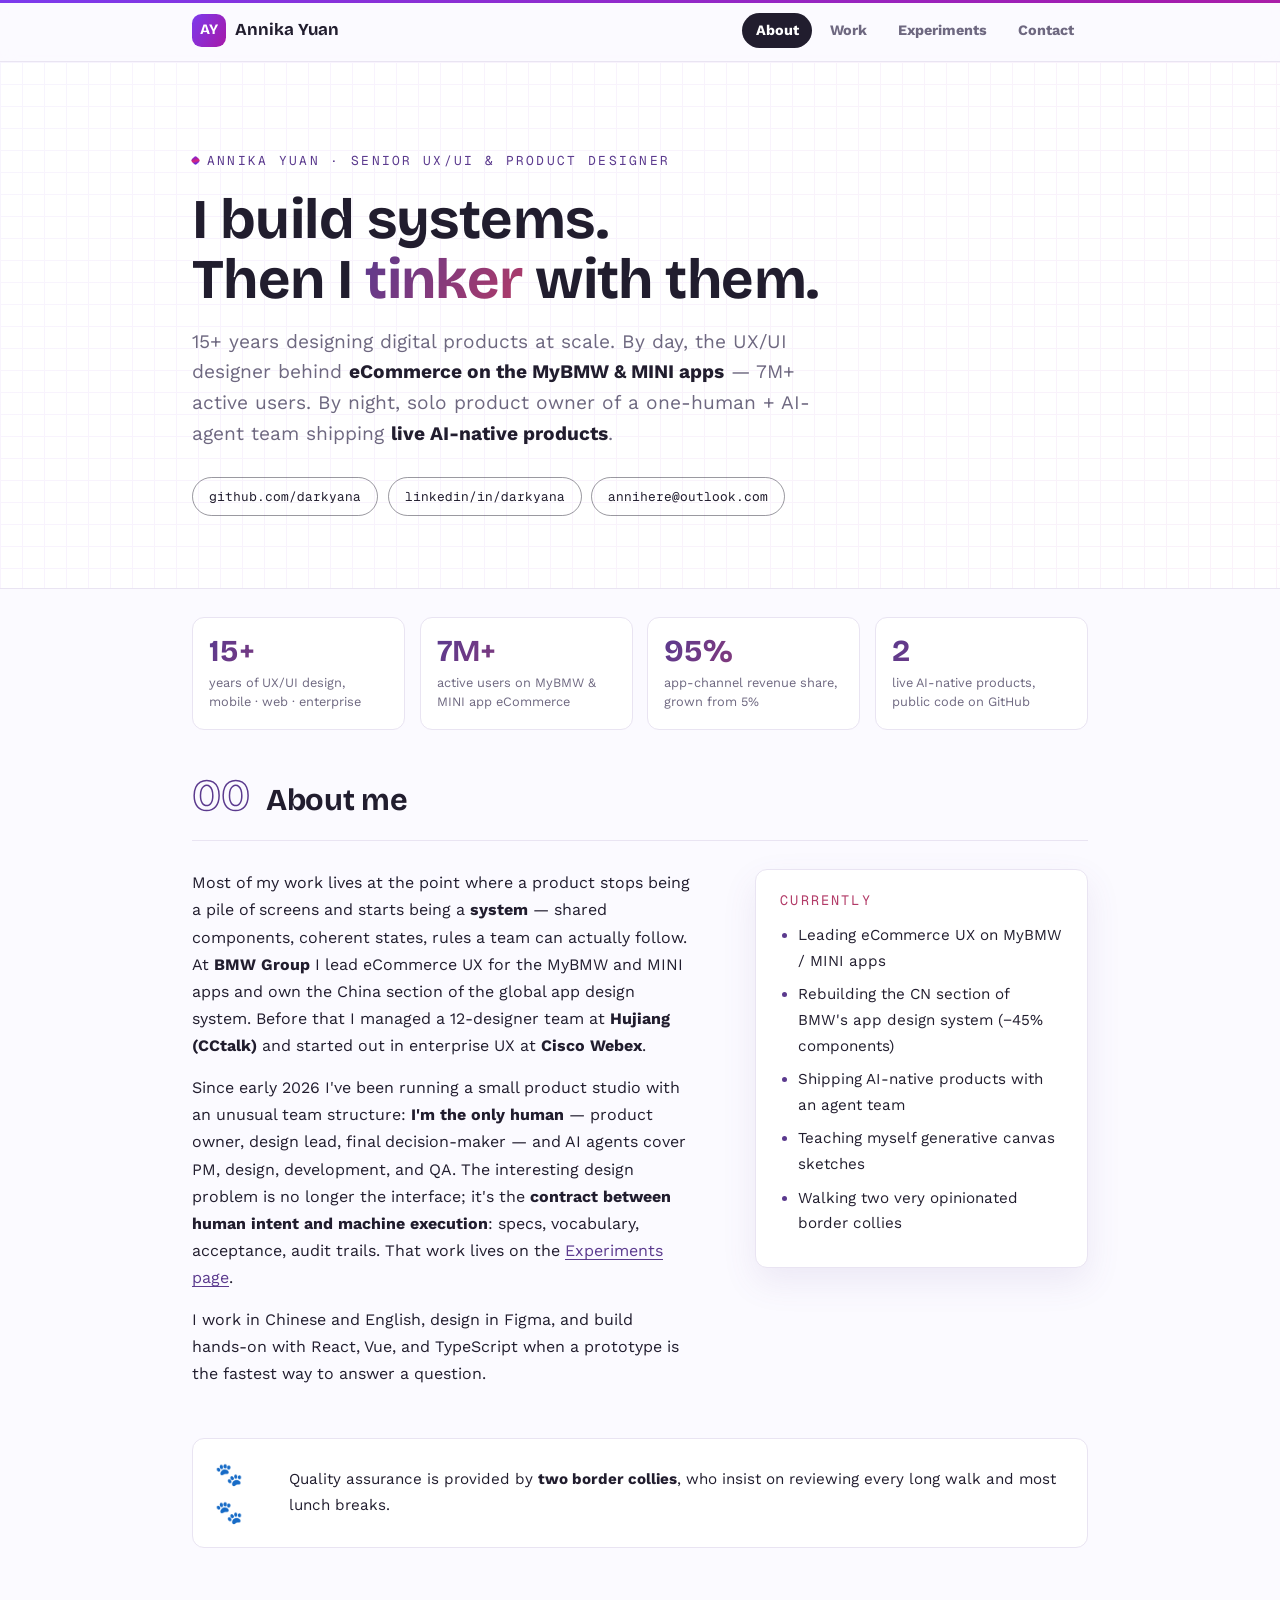
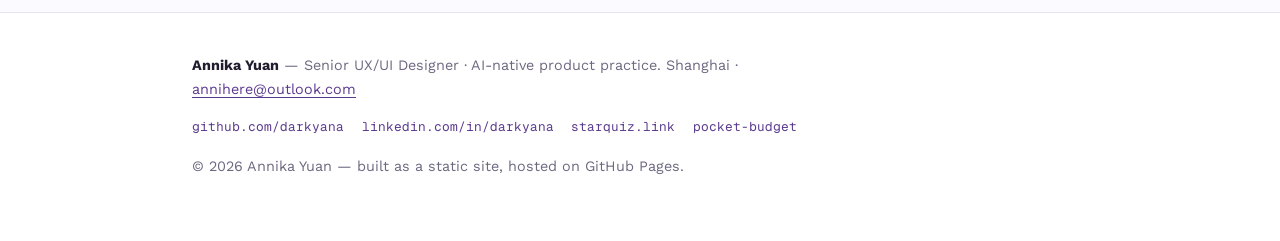
==== index.html @ 51fea5d1 "Portfolio site: About / Work / Experiments / Contact Static site for Annika Yuan. White-sheet hero w" ====
<!DOCTYPE html>
<html lang="en">
<head>
  <meta charset="UTF-8">
  <meta name="viewport" content="width=device-width, initial-scale=1">
  <title>Annika Yuan — UX/UI &amp; Product Designer</title>
  <meta name="description" content="Annika Yuan — Senior UX/UI and product designer. 15+ years shipping digital products: eCommerce for MyBMW / MINI apps (7M+ users), now also building AI-native products with an AI-agent team.">
  <link rel="stylesheet" href="styles.css">
  <link rel="icon" href="data:image/svg+xml,%3Csvg xmlns='http://www.w3.org/2000/svg' viewBox='0 0 32 32'%3E%3Crect width='32' height='32' rx='7' fill='%235b3a8e'/%3E%3Ctext x='16' y='21.5' font-family='Arial' font-weight='700' font-size='13' fill='white' text-anchor='middle'%3EAY%3C/text%3E%3C/svg%3E">
</head>
<body>

  <header class="site-header">
    <div class="inner">
      <a class="monogram" href="index.html"><span class="badge">AY</span>Annika Yuan</a>
      <nav class="site-nav" aria-label="Main">
        <a href="index.html" aria-current="page">About</a>
        <a href="work.html">Work</a>
        <a href="experiments.html">Experiments</a>
        <a href="contact.html">Contact</a>
      </nav>
    </div>
  </header>

  <main>
    <section class="hero" style="padding-bottom:clamp(3rem,7vw,4.5rem)">
      <div class="wrap">
        <p class="kicker"><span class="dot"></span>Annika Yuan · Senior UX/UI &amp; Product Designer</p>
        <h1 class="reveal">I build systems.<br>Then I <span class="hl-grad">tinker</span> with them.</h1>
        <p class="subtitle">
          15+ years designing digital products at scale. By day, the UX/UI designer behind
          <strong>eCommerce on the MyBMW &amp; MINI apps</strong> — 7M+ active users. By night, solo product
          owner of a one-human + AI-agent team shipping <strong>live AI-native products</strong>.
        </p>
        <div class="hero-links">
          <a href="https://github.com/darkyana">github.com/darkyana</a>
          <a href="https://linkedin.com/in/darkyana">linkedin/in/darkyana</a>
          <a href="mailto:annihere@outlook.com">annihere@outlook.com</a>
        </div>
      </div>
    </section>

    <section class="wrap">
      <div class="stat-grid reveal">
        <div class="stat"><div class="num">15+</div><div class="label">years of UX/UI design, mobile · web · enterprise</div></div>
        <div class="stat"><div class="num">7M+</div><div class="label">active users on MyBMW &amp; MINI app eCommerce</div></div>
        <div class="stat"><div class="num">95%</div><div class="label">app-channel revenue share, grown from 5%</div></div>
        <div class="stat"><div class="num">2</div><div class="label">live AI-native products, public code on GitHub</div></div>
      </div>
    </section>

    <section class="wrap">
      <div class="sec-head"><span class="sec-num">00</span><h2>About me</h2></div>
      <hr class="sec-rule">
      <div class="two-col">
        <div class="reveal">
          <p>
            Most of my work lives at the point where a product stops being a pile of screens and
            starts being a <strong>system</strong> — shared components, coherent states, rules a team
            can actually follow. At <strong>BMW Group</strong> I lead eCommerce UX for the MyBMW and MINI
            apps and own the China section of the global app design system. Before that I managed a
            12-designer team at <strong>Hujiang (CCtalk)</strong> and started out in enterprise UX at
            <strong>Cisco Webex</strong>.
          </p>
          <p>
            Since early 2026 I've been running a small product studio with an unusual team structure:
            <strong>I'm the only human</strong> — product owner, design lead, final decision-maker — and
            AI agents cover PM, design, development, and QA. The interesting design problem is no
            longer the interface; it's the <strong>contract between human intent and machine
            execution</strong>: specs, vocabulary, acceptance, audit trails. That work lives on the
            <a href="experiments.html">Experiments page</a>.
          </p>
          <p>
            I work in Chinese and English, design in Figma, and build hands-on with React, Vue, and
            TypeScript when a prototype is the fastest way to answer a question.
          </p>
        </div>

        <aside class="now-card reveal" aria-label="Currently">
          <h2>Currently</h2>
          <ul>
            <li>Leading eCommerce UX on MyBMW / MINI apps</li>
            <li>Rebuilding the CN section of BMW's app design system (−45% components)</li>
            <li>Shipping AI-native products with an agent team</li>
            <li>Teaching myself generative canvas sketches</li>
            <li>Walking two very opinionated border collies</li>
          </ul>
        </aside>
      </div>

      <div class="dogs reveal">
        <span class="paws" aria-hidden="true">🐾🐾</span>
        <p style="margin:0">
          Quality assurance is provided by <strong>two border collies</strong>, who insist on
          reviewing every long walk and most lunch breaks.
        </p>
      </div>
    </section>
  </main>

  <footer class="site-footer">
    <div class="inner">
      <p class="credit">
        <strong>Annika Yuan</strong> — Senior UX/UI Designer · AI-native product practice.
        Shanghai · <a href="mailto:annihere@outlook.com">annihere@outlook.com</a>
      </p>
      <div class="foot-links">
        <a href="https://github.com/darkyana">github.com/darkyana</a>
        <a href="https://linkedin.com/in/darkyana">linkedin.com/in/darkyana</a>
        <a href="https://starquiz.link">starquiz.link</a>
        <a href="https://darkyana.github.io/pocket-budget/">pocket-budget</a>
      </div>
      <p class="note" style="margin-top:1rem">© <span id="year">2026</span> Annika Yuan — built as a static site, hosted on GitHub Pages.</p>
    </div>
  </footer>

  <script>
    document.getElementById('year').textContent = new Date().getFullYear();

    const reduced = matchMedia('(prefers-reduced-motion: reduce)').matches;
    const items = document.querySelectorAll('.reveal');
    if (reduced || !('IntersectionObserver' in window)) {
      items.forEach(el => el.classList.add('is-in'));
    } else {
      const io = new IntersectionObserver(entries => {
        entries.forEach(e => {
          if (e.isIntersecting) { e.target.classList.add('is-in'); io.unobserve(e.target); }
        });
      }, { threshold: 0.15 });
      items.forEach(el => io.observe(el));
    }

    /* Cursor spotlight over the hero grid */
    (() => {
      const hero = document.querySelector('.hero');
      if (!hero) return;
      const reduced = matchMedia('(prefers-reduced-motion: reduce)').matches;
      let tx = -999, ty = -999, cx = -999, cy = -999;
      hero.addEventListener('pointermove', e => {
        const r = hero.getBoundingClientRect();
        tx = e.clientX - r.left;
        ty = e.clientY - r.top;
      });
      hero.addEventListener('pointerleave', () => { tx = -999; ty = -999; });
      (function tick() {
        if (reduced) { cx = tx; cy = ty; }
        else {
          cx += (tx - cx) * 0.14;
          cy += (ty - cy) * 0.14;
          if (Math.abs(tx - cx) < 0.1 && Math.abs(ty - cy) < 0.1) { cx = tx; cy = ty; }
        }
        hero.style.setProperty('--mx', cx.toFixed(1) + 'px');
        hero.style.setProperty('--my', cy.toFixed(1) + 'px');
        requestAnimationFrame(tick);
      })();
    })();
  </script>
</body>
</html>
---- styles.css ----
/* ------------------------------------------------------------------
   Annika Yuan — portfolio
   Design language from 202610 studio docs:
   Bricolage Grotesque / Work Sans / Geist Mono · purple × pink · bright
   ------------------------------------------------------------------ */

@font-face { font-family: 'Bricolage Grotesque'; src: url('fonts/BricolageGrotesque-Bold.ttf') format('truetype'); font-weight: 700; font-display: swap; }
@font-face { font-family: 'Work Sans'; src: url('fonts/WorkSans-Regular.ttf') format('truetype'); font-weight: 400; font-display: swap; }
@font-face { font-family: 'Work Sans'; src: url('fonts/WorkSans-Bold.ttf') format('truetype'); font-weight: 700; font-display: swap; }
@font-face { font-family: 'Work Sans'; src: url('fonts/WorkSans-Italic.ttf') format('truetype'); font-weight: 400; font-style: italic; font-display: swap; }
@font-face { font-family: 'Geist Mono'; src: url('fonts/GeistMono-Regular.ttf') format('truetype'); font-weight: 400; font-display: swap; }

:root {
  --bg: #fbfaff;
  --bg2: #ffffff;
  --ink: #211d2e;
  --muted: #6e6880;
  --rule: #e9e4f2;
  --accent: #5b3a8e;          /* deep plum — 8.3:1 on paper */
  --accent-soft: #ede7f6;
  --accent2: #b23a67;         /* rose — 5.5:1 on paper */
  /* Living gradient: every stop keeps white text ≥4.6:1 (large text) */
  --grad: linear-gradient(120deg, #7c3aed 0%, #a21caf 30%, #db2777 55%, #6d28d9 80%, #7c3aed 100%);

  --font-display: 'Bricolage Grotesque', 'PingFang SC', sans-serif;
  --font-body: 'Work Sans', 'PingFang SC', 'Helvetica Neue', sans-serif;
  --font-mono: 'Geist Mono', 'SF Mono', monospace;

  --maxw: 60rem;
  --gutter: clamp(1.25rem, 4vw, 2rem);
}

* { margin: 0; padding: 0; box-sizing: border-box; }

html { scroll-behavior: smooth; }

body {
  font-family: var(--font-body);
  background: var(--bg);
  color: var(--ink);
  font-size: 16px;
  line-height: 1.7;
  -webkit-font-smoothing: antialiased;
  overflow-x: clip; /* full-bleed hover fills may extend past the viewport; clip (not hidden) keeps sticky header intact */
}

::selection { background: #e6daf5; color: var(--ink); }

a { color: var(--accent); text-underline-offset: 0.2em; }
a:hover { color: var(--accent2); }

h1, h2, h3, h4 {
  font-family: var(--font-display);
  font-weight: 700;
  line-height: 1.15;
  letter-spacing: -0.01em;
  text-wrap: balance;
}

img { max-width: 100%; display: block; }

/* --- Chrome -------------------------------------------------------- */

.site-header {
  position: sticky;
  top: 0;
  z-index: 10;
  background: color-mix(in srgb, var(--bg) 86%, transparent);
  backdrop-filter: blur(8px);
  border-bottom: 1px solid var(--rule);
}

/* Living signature line across the top of every page */
.site-header::before {
  content: "";
  position: absolute;
  top: 0;
  left: 0;
  right: 0;
  height: 3px;
  background-image: var(--grad);
}

.site-header .inner {
  max-width: var(--maxw);
  margin: 0 auto;
  padding: 0.8rem var(--gutter);
  display: flex;
  align-items: center;
  justify-content: space-between;
  gap: 1rem;
}

.monogram {
  display: inline-flex;
  align-items: center;
  gap: 0.6rem;
  text-decoration: none;
  color: var(--ink);
  font-family: var(--font-display);
  font-weight: 700;
  font-size: 1.05rem;
}

.monogram .badge {
  width: 2.1rem;
  height: 2.1rem;
  display: grid;
  place-items: center;
  background: var(--grad);
  color: #fff;
  border-radius: 0.6rem;
  font-size: 0.9rem;
  transition: transform 0.25s ease, border-radius 0.25s ease;
}

.monogram:hover { color: var(--accent); }
.monogram:hover .badge { transform: rotate(-8deg); border-radius: 50%; }

.site-nav { display: flex; gap: 0.25rem; }

.site-nav a {
  font-family: var(--font-body);
  font-weight: 700;
  font-size: 0.9rem;
  text-decoration: none;
  color: var(--muted);
  padding: 0.35rem 0.85rem;
  border-radius: 999px;
  transition: background 0.2s ease, color 0.2s ease;
}

.site-nav a:hover { background: var(--accent-soft); color: var(--accent); }
.site-nav a[aria-current="page"] { background: var(--ink); color: #fff; }

/* --- Layout -------------------------------------------------------- */

.wrap {
  max-width: var(--maxw);
  margin: 0 auto;
  padding: 0 var(--gutter);
}

section { padding: 3.25rem 0 1rem; }

.kicker {
  font-family: var(--font-mono);
  font-size: 0.8rem;
  letter-spacing: 0.18em;
  text-transform: uppercase;
  color: var(--accent);
  margin-bottom: 1rem;
}

.kicker .dot {
  display: inline-block;
  width: 0.55em;
  height: 0.55em;
  border-radius: 2px;
  background: var(--grad);
  margin-right: 0.6em;
  transform: translateY(-1px) rotate(45deg);
}

.sec-head { display: flex; align-items: baseline; gap: 1rem; margin: 2.75rem 0 0.5rem; }
.sec-num {
  font-family: var(--font-display);
  font-size: clamp(2.2rem, 5vw, 2.75rem);
  font-weight: 700;
  color: transparent;
  -webkit-text-stroke: 1.5px var(--accent);
  line-height: 1;
}
h2 { font-size: clamp(1.5rem, 3.5vw, 1.9rem); }
.sec-rule { border: none; border-top: 1px solid var(--rule); margin: 1.4rem 0 1.75rem; }

h3 { font-size: 1.15rem; color: var(--accent); margin: 1.75rem 0 0.6rem; }
p { margin-bottom: 0.9rem; }
.note { color: var(--muted); font-size: 0.9rem; }

/* --- Hero — white sheet with a gradient-dyed line grid ----------------
   Base grid at 5% + a cursor spotlight (90% peak) that trails the pointer.
   Text and buttons sit ABOVE the grid (.wrap z-index). */

.hero {
  position: relative;
  background: #ffffff;
  color: var(--ink);
  padding: clamp(3.5rem, 9vw, 5.5rem) 0;
  border-bottom: 1px solid var(--rule);
}

.hero .wrap { position: relative; z-index: 1; }

.hero .kicker { color: var(--accent); margin-bottom: 1.1rem; }
.hero .kicker .dot { background: var(--grad); }

.hero h1 {
  font-size: clamp(2.35rem, 6vw, 3.5rem);
  line-height: 1.08;
}

.hl-grad {
  background-image: linear-gradient(120deg, #5b3a8e, #b23a67);
  -webkit-background-clip: text;
  background-clip: text;
  -webkit-text-fill-color: transparent;
}

.hero .subtitle {
  margin-top: 1rem;
  font-size: clamp(1.05rem, 2vw, 1.2rem);
  line-height: 1.6;
  color: var(--muted);
  max-width: 40rem;
}

.hero .subtitle strong { color: var(--ink); font-weight: 700; }

.hero-links { display: flex; flex-wrap: wrap; gap: 0.6rem; margin-top: 1.75rem; }

.hero-links a {
  font-family: var(--font-mono);
  font-size: 0.8rem;
  color: var(--ink);
  text-decoration: none;
  background: transparent;
  border: 1px solid color-mix(in srgb, var(--ink) 45%, transparent);
  border-radius: 20px;
  padding: 0.45rem 1rem;
  transition: background 0.15s, border-color 0.15s, color 0.15s;
}

.hero-links a:hover {
  background: var(--accent-soft);
  border-color: var(--accent);
  color: var(--accent);
}

/* Base grid: the drifting gradient, masked into 1px lines at 5% */
.hero::before {
  content: "";
  position: absolute;
  inset: 0;
  pointer-events: none;
  background-image: linear-gradient(120deg, #7c3aed 0%, #a21caf 30%, #db2777 55%, #6d28d9 80%, #7c3aed 100%);
  background-size: 300% 300%;
  animation: living-shift 40s ease-in-out infinite;
  -webkit-mask-image:
    linear-gradient(#000 1px, transparent 1px),
    linear-gradient(90deg, #000 1px, transparent 1px);
  mask-image:
    linear-gradient(#000 1px, transparent 1px),
    linear-gradient(90deg, #000 1px, transparent 1px);
  -webkit-mask-size: 22px 22px;
  mask-size: 22px 22px;
  opacity: 0.05;
}

/* Cursor spotlight: the same grid, brighter inside a circle that trails the pointer */
.hero::after {
  content: "";
  position: absolute;
  inset: 0;
  pointer-events: none;
  background-image: linear-gradient(120deg, #7c3aed 0%, #a21caf 30%, #db2777 55%, #6d28d9 80%, #7c3aed 100%);
  background-size: 300% 300%;
  animation: living-shift 40s ease-in-out infinite;
  -webkit-mask-image:
    radial-gradient(circle 170px at var(--mx, -999px) var(--my, -999px), #000 0%, rgba(0, 0, 0, 0.55) 40%, transparent 68%),
    linear-gradient(#000 1px, transparent 1px),
    linear-gradient(90deg, #000 1px, transparent 1px);
  mask-image:
    radial-gradient(circle 170px at var(--mx, -999px) var(--my, -999px), #000 0%, rgba(0, 0, 0, 0.55) 40%, transparent 68%),
    linear-gradient(#000 1px, transparent 1px),
    linear-gradient(90deg, #000 1px, transparent 1px);
  -webkit-mask-size: 100% 100%, 22px 22px, 22px 22px;
  mask-size: 100% 100%, 22px 22px, 22px 22px;
  -webkit-mask-composite: source-in;
  mask-composite: intersect;
  opacity: 0.9;
}

/* --- Stat grid ----------------------------------------------------- */

.stat-grid {
  display: grid;
  grid-template-columns: repeat(4, 1fr);
  gap: 0.9rem;
  margin: 1.75rem 0 0.5rem;
}

.stat {
  background: var(--bg2);
  border: 1px solid var(--rule);
  border-radius: 12px;
  padding: 1.1rem 1rem;
  text-align: left;
}

.stat .num {
  font-family: var(--font-display);
  font-size: 1.9rem;
  font-weight: 700;
  color: var(--accent); /* fallback */
  background-image: linear-gradient(120deg, #5b3a8e, #b23a67);
  -webkit-background-clip: text;
  background-clip: text;
  -webkit-text-fill-color: transparent;
  line-height: 1.1;
}

.stat .label { font-size: 0.8rem; color: var(--muted); margin-top: 0.35rem; line-height: 1.45; }

/* --- Chips ---------------------------------------------------------- */

.chips { display: flex; flex-wrap: wrap; gap: 0.5rem; margin: 0.9rem 0 0.35rem; }

.chip {
  font-family: var(--font-mono);
  font-size: 0.78rem;
  color: var(--accent);
  background: var(--bg2);
  border: 1px solid var(--rule);
  border-radius: 20px;
  padding: 0.3rem 0.8rem;
}

.chip.pink { color: var(--accent2); border-color: #f3d6e2; }

/* --- Two-column about ----------------------------------------------- */

.two-col {
  display: grid;
  grid-template-columns: 3fr 2fr;
  gap: clamp(2rem, 6vw, 4rem);
  align-items: start;
}

.now-card {
  background: var(--bg2);
  border: 1px solid var(--rule);
  border-radius: 12px;
  padding: 1.4rem 1.5rem;
  box-shadow: 0 14px 34px rgba(109, 76, 159, 0.1);
}

.now-card h2 {
  font-size: 0.85rem;
  font-family: var(--font-mono);
  font-weight: 400;
  letter-spacing: 0.16em;
  text-transform: uppercase;
  color: var(--accent2);
  margin-bottom: 0.9rem;
}

.now-card ul { padding-left: 1.1rem; }
.now-card li { margin: 0.5em 0; font-size: 0.95rem; }
.now-card li::marker { color: var(--accent); }

.dogs {
  margin-top: 2.25rem;
  display: flex;
  align-items: center;
  gap: 1rem;
  padding: 1rem 1.4rem;
  border-radius: 12px;
  background: var(--bg2);
  border: 1px solid var(--rule);
  font-size: 0.95rem;
}

.dogs .paws { font-size: 1.4rem; letter-spacing: 0.2em; }

/* --- Work: editorial rows ------------------------------------------- */

.project-list { border-top: 1px solid var(--rule); }

.project-row {
  display: grid;
  grid-template-columns: 3.2rem 1fr auto;
  gap: 1.4rem;
  align-items: baseline;
  padding: 1.7rem 0.6rem;
  border-bottom: 1px solid var(--rule);
  text-decoration: none;
  color: var(--ink);
  position: relative;
  z-index: 0;
  transition: padding-left 0.25s ease;
}

.project-row::before {
  content: "";
  position: absolute;
  top: 0;
  bottom: 0;
  left: calc(50% - 50vw);   /* full-bleed: fill spans the viewport, edge to edge */
  right: calc(50% - 50vw);
  background: linear-gradient(120deg,
    var(--row-accent, var(--accent)) 0%,
    color-mix(in srgb, var(--row-accent, var(--accent)) 55%, var(--accent2)) 100%);
  transform: scaleY(0);
  transform-origin: bottom;
  transition: transform 0.28s cubic-bezier(0.2, 0.8, 0.2, 1);
  z-index: -1;
}

.project-row:hover { padding-left: 1.4rem; }
.project-row:hover::before { transform: scaleY(1); }
.project-row:hover, .project-row:hover .p-meta, .project-row:hover .p-index { color: #fff; }
.project-row:hover .p-blurb { color: rgba(255, 255, 255, 0.88); }

.p-index {
  font-family: var(--font-display);
  font-weight: 700;
  font-size: 0.95rem;
  color: transparent;
  -webkit-text-stroke: 1px var(--accent);
}

.p-name {
  font-family: var(--font-display);
  font-size: clamp(1.25rem, 3vw, 1.55rem);
  font-weight: 700;
  letter-spacing: -0.01em;
}

.p-role {
  font-family: var(--font-mono);
  font-size: 0.78rem;
  letter-spacing: 0.06em;
  color: var(--accent);
  display: block;
  margin-top: 0.15rem;
}

.project-row:hover .p-role { color: rgba(255, 255, 255, 0.9); }

.p-blurb {
  margin: 0.5rem 0 0;
  max-width: 34rem;
  color: var(--muted);
  font-size: 0.95rem;
}

.p-meta {
  font-family: var(--font-mono);
  font-size: 0.8rem;
  color: var(--muted);
  text-align: right;
  white-space: nowrap;
}

/* Featured row (AI-native, links to Experiments): gradient title, solid index */
.project-row--featured .p-name {
  background-image: linear-gradient(120deg, #5b3a8e, #b23a67);
  -webkit-background-clip: text;
  background-clip: text;
  -webkit-text-fill-color: transparent;
}

.project-row--featured:hover .p-name {
  background-image: none;
  -webkit-text-fill-color: #fff; /* gradient text would vanish on the hover fill */
}

.project-row--featured .p-index {
  -webkit-text-stroke: 0;
  color: var(--accent2);
}

/* --- Cross-link banner ---------------------------------------------- */

.crosslink {
  display: flex;
  flex-wrap: wrap;
  align-items: center;
  justify-content: space-between;
  gap: 1rem;
  margin-top: 2.25rem;
  padding: 1.4rem 1.6rem;
  border-radius: 12px;
  background: var(--grad);
  color: #fff;
  text-decoration: none;
  transition: transform 0.2s ease, box-shadow 0.2s ease;
}

.crosslink:hover { transform: translate(-2px, -2px); box-shadow: 6px 6px 0 rgba(109, 76, 159, 0.35); color: #fff; }

.crosslink .t {
  font-family: var(--font-display);
  font-weight: 700;
  font-size: 1.15rem;
}

.crosslink .d { font-size: 0.9rem; color: rgba(255, 255, 255, 0.9); margin-top: 0.2rem; }
.crosslink .go {
  font-family: var(--font-mono);
  font-size: 0.85rem;
  border: 1px solid rgba(255, 255, 255, 0.6);
  border-radius: 20px;
  padding: 0.45rem 1.1rem;
  white-space: nowrap;
}

/* --- Case study blocks (Experiments) ---------------------------------- */

.case-links { display: flex; flex-wrap: wrap; gap: 0.5rem; margin: 0.25rem 0 0.5rem; }

.case-links a {
  font-family: var(--font-mono);
  font-size: 0.78rem;
  text-decoration: none;
  color: var(--accent);
  border: 1px solid var(--accent);
  border-radius: 20px;
  padding: 0.25rem 0.85rem;
  transition: all 0.15s;
}

.case-links a:hover { background: var(--accent); color: #fff; }

.figure-row {
  display: flex;
  gap: 1.75rem;
  margin: 1.9rem 0 0.5rem;
  justify-content: center;
  flex-wrap: wrap;
}

figure.phone { margin: 0; text-align: center; }

.phone-frame {
  width: 264px;
  border-radius: 38px;
  border: 1px solid var(--rule);
  background: var(--bg2);
  padding: 10px;
  box-shadow: 0 18px 44px rgba(80, 50, 130, 0.16);
}

.phone-frame .screen { border-radius: 30px; overflow: hidden; border: 1px solid var(--rule); }
.phone-frame img { width: 100%; height: auto; }
figure.phone figcaption { font-size: 0.82rem; color: var(--muted); margin-top: 0.75rem; }

/* --- Cards ---------------------------------------------------------- */

.card-grid { display: grid; grid-template-columns: 1fr 1fr; gap: 1rem; margin: 1.25rem 0 0.5rem; }

.card {
  background: var(--bg2);
  border: 1px solid var(--rule);
  border-radius: 12px;
  padding: 1.25rem 1.4rem;
}

.card h4 { font-size: 0.98rem; margin-bottom: 0.5rem; }
.card p, .card li { font-size: 0.9rem; color: var(--muted); line-height: 1.6; }
.card ul { padding-left: 1.1rem; }
.card li { margin-bottom: 0.35rem; }
.card li strong, .card p strong { color: var(--ink); }

/* --- Callout ---------------------------------------------------------- */

.callout {
  border-left: 4px solid var(--accent2);
  background: var(--bg2);
  border-radius: 0 12px 12px 0;
  padding: 1.1rem 1.4rem;
  margin: 1.5rem 0;
}

.callout p { margin: 0; font-size: 0.95rem; }

.callout .who {
  font-family: var(--font-mono);
  font-size: 0.75rem;
  letter-spacing: 0.14em;
  text-transform: uppercase;
  color: var(--accent2);
  margin-bottom: 0.4rem;
}

/* --- Money-type table -------------------------------------------------- */

.table-wrap {
  overflow-x: auto;
  margin: 1.1rem 0 0.5rem;
  border: 1px solid var(--rule);
  border-radius: 12px;
  background: var(--bg2);
}

table { border-collapse: collapse; width: 100%; min-width: 34rem; font-size: 0.9rem; }

th {
  text-align: left;
  font-family: var(--font-display);
  font-size: 0.83rem;
  letter-spacing: 0.04em;
  color: var(--accent);
  border-bottom: 2px solid var(--rule);
  padding: 0.7rem 1rem;
}

td { padding: 0.65rem 1rem; border-bottom: 1px solid var(--rule); vertical-align: top; }
tr:last-child td { border-bottom: none; }
td:first-child { font-weight: 700; white-space: nowrap; }
td .cn, .cn { color: var(--muted); font-weight: 400; }

/* --- Studio experiment grid -------------------------------------------- */

.exp-grid { display: grid; grid-template-columns: 1fr 1fr; gap: 0.9rem; margin: 1.4rem 0 0.5rem; }

.exp {
  background: var(--bg2);
  border: 1px solid var(--rule);
  border-radius: 12px;
  padding: 1.1rem 1.25rem;
  transition: transform 0.2s ease, box-shadow 0.2s ease;
}

.exp:hover { transform: translate(-2px, -2px); box-shadow: 5px 5px 0 var(--accent-soft); }

.exp .exp-name { font-family: var(--font-mono); font-size: 0.88rem; color: var(--accent); margin-bottom: 0.3rem; }
.exp p { font-size: 0.88rem; color: var(--muted); margin: 0; line-height: 1.6; }

/* --- Footer ------------------------------------------------------------ */

.site-footer {
  margin-top: 4rem;
  background: var(--bg2);
  border-top: 1px solid var(--rule);
  padding: 2.5rem 0 3rem;
}

.site-footer .inner {
  max-width: var(--maxw);
  margin: 0 auto;
  padding: 0 var(--gutter);
}

.site-footer .credit { font-size: 0.9rem; color: var(--muted); max-width: 44rem; }
.site-footer .credit strong { color: var(--ink); }

.foot-links { display: flex; flex-wrap: wrap; gap: 1.1rem; margin-top: 0.9rem; }

.foot-links a {
  font-family: var(--font-mono);
  font-size: 0.8rem;
  color: var(--accent);
  text-decoration: none;
}

.foot-links a:hover { color: var(--accent2); text-decoration: underline; }

/* --- Motion ------------------------------------------------------------ */

/* Living gradient: small surfaces flow slowly; the hero grid drifts on its own clock */
.monogram .badge,
.kicker .dot,
.crosslink,
.site-header::before {
  background-size: 300% 300%;
  animation: living-shift 16s ease-in-out infinite;
}

@keyframes living-shift {
  0%, 100% { background-position: 0% 50%; }
  50%      { background-position: 100% 50%; }
}

.reveal {
  opacity: 0;
  transform: translateY(14px);
  transition: opacity 0.5s ease, transform 0.5s ease;
}

.reveal.is-in { opacity: 1; transform: none; }

@media (prefers-reduced-motion: reduce) {
  html { scroll-behavior: auto; }
  .reveal { opacity: 1; transform: none; transition: none; }
  .hero::before, .hero::after,
  .monogram .badge, .kicker .dot, .crosslink, .site-header::before { animation: none; }
  .project-row, .exp, .monogram .badge, .crosslink { transition: none; }
}

/* --- Contact ------------------------------------------------------------ */

.mail-card {
  display: block;
  background: var(--bg2);
  border: 1.5px solid var(--accent);
  border-radius: 12px;
  padding: 1.75rem 1.6rem;
  text-decoration: none;
  transition: transform 0.2s ease, box-shadow 0.2s ease;
}

.mail-card:hover { transform: translate(-3px, -3px); box-shadow: 6px 6px 0 var(--accent); }

.mail-card .label {
  font-family: var(--font-mono);
  font-size: 0.75rem;
  letter-spacing: 0.16em;
  text-transform: uppercase;
  color: var(--accent2);
  margin-bottom: 0.5rem;
}

.mail-card .addr {
  font-family: var(--font-display);
  font-weight: 700;
  font-size: clamp(1.35rem, 4vw, 2.1rem);
  color: var(--accent); /* fallback */
  background-image: linear-gradient(120deg, #5b3a8e, #b23a67);
  -webkit-background-clip: text;
  background-clip: text;
  -webkit-text-fill-color: transparent;
  word-break: break-all;
}

.mail-card:hover .addr { color: var(--ink); }

.link-cards { display: grid; grid-template-columns: repeat(3, 1fr); gap: 1rem; margin: 1.4rem 0 0.5rem; }

.link-card {
  display: flex;
  flex-direction: column;
  gap: 0.3rem;
  background: var(--bg2);
  border: 1px solid var(--rule);
  border-radius: 12px;
  padding: 1.2rem 1.3rem;
  text-decoration: none;
  transition: transform 0.2s ease, box-shadow 0.2s ease;
}

.link-card:hover { transform: translate(-2px, -2px); box-shadow: 5px 5px 0 var(--accent-soft); }

.link-card .lc-name { font-family: var(--font-display); font-weight: 700; font-size: 1rem; color: var(--ink); }
.link-card .lc-handle { font-family: var(--font-mono); font-size: 0.8rem; color: var(--accent); }
.link-card .lc-desc { font-size: 0.85rem; color: var(--muted); line-height: 1.55; }

@media (max-width: 720px) {
  .link-cards { grid-template-columns: 1fr; }
}

/* --- Responsive --------------------------------------------------------- */

@media (max-width: 480px) {
  .site-header .inner { padding: 0.6rem var(--gutter); }
  .monogram { font-size: 0.88rem; gap: 0.4rem; }
  .monogram .badge { width: 1.7rem; height: 1.7rem; font-size: 0.72rem; border-radius: 0.5rem; }
  .site-nav { gap: 0; }
  .site-nav a { font-size: 0.78rem; padding: 0.3rem 0.5rem; }
}

@media (max-width: 720px) {
  .stat-grid { grid-template-columns: repeat(2, 1fr); }
  .card-grid, .exp-grid { grid-template-columns: 1fr; }
  .two-col { grid-template-columns: 1fr; }
  .project-row { grid-template-columns: 1fr; gap: 0.3rem; padding: 1.4rem 0.4rem; }
  .p-index { display: none; }
  .p-meta { text-align: left; }
  .figure-row { gap: 1rem; }
  .phone-frame { width: min(264px, 78vw); }
  section { padding: 2.5rem 0 0.75rem; }
}
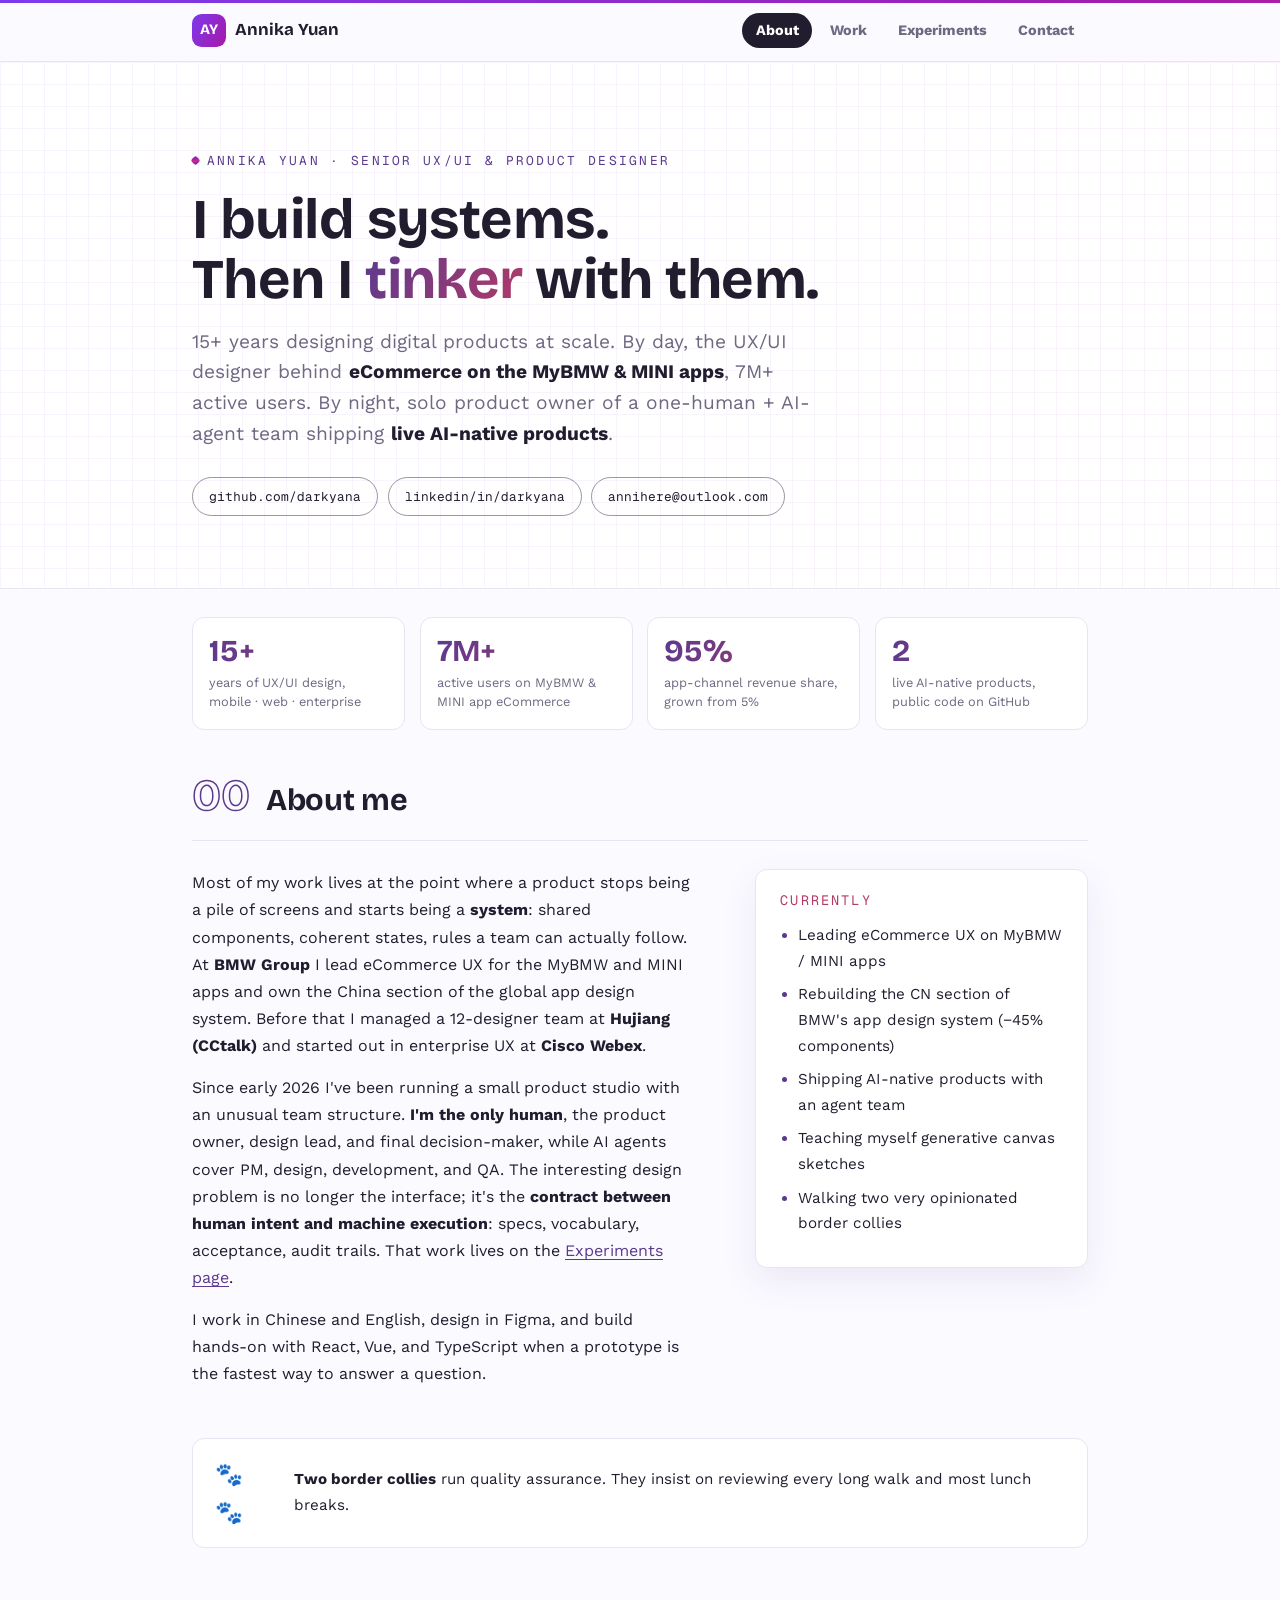
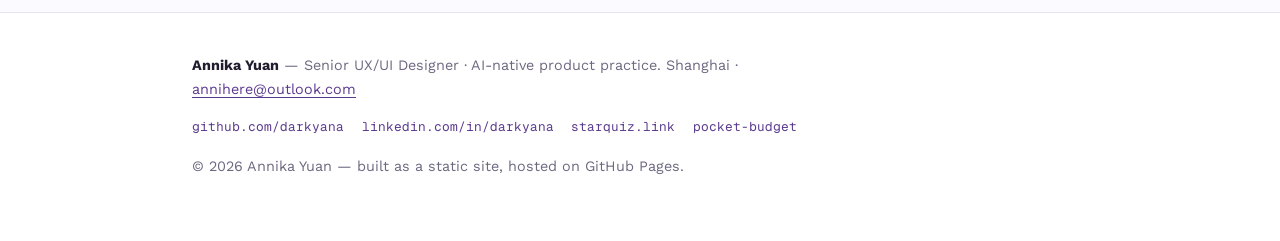
==== commit 1266f1d1: "Copy: plain-prose pass across all pages — em-dash punctuation, buzzwords, passive lines, curly quote" ====
--- a/index.html
+++ b/index.html
@@ -7,12 +7,13 @@
   <meta name="description" content="Annika Yuan — Senior UX/UI and product designer. 15+ years shipping digital products: eCommerce for MyBMW / MINI apps (7M+ users), now also building AI-native products with an AI-agent team.">
   <link rel="stylesheet" href="styles.css">
   <link rel="icon" href="data:image/svg+xml,%3Csvg xmlns='http://www.w3.org/2000/svg' viewBox='0 0 32 32'%3E%3Crect width='32' height='32' rx='7' fill='%235b3a8e'/%3E%3Ctext x='16' y='21.5' font-family='Arial' font-weight='700' font-size='13' fill='white' text-anchor='middle'%3EAY%3C/text%3E%3C/svg%3E">
+  <script>document.documentElement.classList.add('js')</script>
 </head>
 <body>
 
   <header class="site-header">
     <div class="inner">
-      <a class="monogram" href="index.html"><span class="badge">AY</span>Annika Yuan</a>
+      <a class="monogram" href="index.html" aria-label="Annika Yuan"><span class="badge">AY</span><span class="name">Annika Yuan</span></a>
       <nav class="site-nav" aria-label="Main">
         <a href="index.html" aria-current="page">About</a>
         <a href="work.html">Work</a>
@@ -29,7 +30,7 @@
         <h1 class="reveal">I build systems.<br>Then I <span class="hl-grad">tinker</span> with them.</h1>
         <p class="subtitle">
           15+ years designing digital products at scale. By day, the UX/UI designer behind
-          <strong>eCommerce on the MyBMW &amp; MINI apps</strong> — 7M+ active users. By night, solo product
+          <strong>eCommerce on the MyBMW &amp; MINI apps</strong>, 7M+ active users. By night, solo product
           owner of a one-human + AI-agent team shipping <strong>live AI-native products</strong>.
         </p>
         <div class="hero-links">
@@ -56,16 +57,16 @@
         <div class="reveal">
           <p>
             Most of my work lives at the point where a product stops being a pile of screens and
-            starts being a <strong>system</strong> — shared components, coherent states, rules a team
+            starts being a <strong>system</strong>: shared components, coherent states, rules a team
             can actually follow. At <strong>BMW Group</strong> I lead eCommerce UX for the MyBMW and MINI
             apps and own the China section of the global app design system. Before that I managed a
             12-designer team at <strong>Hujiang (CCtalk)</strong> and started out in enterprise UX at
             <strong>Cisco Webex</strong>.
           </p>
           <p>
-            Since early 2026 I've been running a small product studio with an unusual team structure:
-            <strong>I'm the only human</strong> — product owner, design lead, final decision-maker — and
-            AI agents cover PM, design, development, and QA. The interesting design problem is no
+            Since early 2026 I've been running a small product studio with an unusual team structure.
+            <strong>I'm the only human</strong>, the product owner, design lead, and final decision-maker,
+            while AI agents cover PM, design, development, and QA. The interesting design problem is no
             longer the interface; it's the <strong>contract between human intent and machine
             execution</strong>: specs, vocabulary, acceptance, audit trails. That work lives on the
             <a href="experiments.html">Experiments page</a>.
@@ -91,8 +92,8 @@
       <div class="dogs reveal">
         <span class="paws" aria-hidden="true">🐾🐾</span>
         <p style="margin:0">
-          Quality assurance is provided by <strong>two border collies</strong>, who insist on
-          reviewing every long walk and most lunch breaks.
+          <strong>Two border collies</strong> run quality assurance. They insist on reviewing every
+          long walk and most lunch breaks.
         </p>
       </div>
     </section>
--- a/styles.css
+++ b/styles.css
@@ -312,6 +312,12 @@
 
 .stat .label { font-size: 0.8rem; color: var(--muted); margin-top: 0.35rem; line-height: 1.45; }
 
+.stat-grid.cols-3 { grid-template-columns: repeat(3, 1fr); }
+
+@media (max-width: 34rem) {
+  .stat-grid.cols-3 { grid-template-columns: 1fr; }
+}
+
 /* --- Chips ---------------------------------------------------------- */
 
 .chips { display: flex; flex-wrap: wrap; gap: 0.5rem; margin: 0.9rem 0 0.35rem; }
@@ -410,6 +416,7 @@
 .project-row:hover { padding-left: 1.4rem; }
 .project-row:hover::before { transform: scaleY(1); }
 .project-row:hover, .project-row:hover .p-meta, .project-row:hover .p-index { color: #fff; }
+.project-row:hover .p-index { -webkit-text-stroke: 0; } /* solid white on the fill, no outline */
 .project-row:hover .p-blurb { color: rgba(255, 255, 255, 0.88); }
 
 .p-index {
@@ -470,6 +477,46 @@
   -webkit-text-stroke: 0;
   color: var(--accent2);
 }
+
+/* Thumbnail strip under a project row */
+.thumbs {
+  display: flex;
+  flex-wrap: wrap;
+  gap: 0.6rem;
+  margin-top: 0.9rem;
+  max-width: 42rem;
+}
+
+.thumbs img {
+  height: 130px;
+  width: auto;
+  border-radius: 8px;
+  border: 1px solid var(--rule);
+  box-shadow: 0 4px 14px rgba(33, 29, 46, 0.08);
+  transition: transform 0.2s ease, box-shadow 0.2s ease;
+}
+
+.thumbs img.wide { height: 104px; }
+
+.thumbs img:hover { transform: translateY(-3px); box-shadow: 0 8px 20px rgba(33, 29, 46, 0.16); }
+
+/* Primary gradient button (featured row CTA) */
+.btn-grad {
+  display: inline-block;
+  margin-top: 1.05rem;
+  font-family: var(--font-mono);
+  font-size: 0.8rem;
+  color: #fff;
+  background: var(--grad);
+  background-size: 300% 300%;
+  animation: living-shift 16s ease-in-out infinite;
+  border-radius: 20px;
+  padding: 0.5rem 1.15rem;
+  box-shadow: 0 4px 14px rgba(91, 58, 142, 0.25);
+  transition: transform 0.2s ease, box-shadow 0.2s ease;
+}
+
+.project-row--featured:hover .btn-grad { transform: translateY(-2px); box-shadow: 0 8px 20px rgba(91, 58, 142, 0.35); }
 
 /* --- Cross-link banner ---------------------------------------------- */
 
@@ -628,6 +675,79 @@
 .exp .exp-name { font-family: var(--font-mono); font-size: 0.88rem; color: var(--accent); margin-bottom: 0.3rem; }
 .exp p { font-size: 0.88rem; color: var(--muted); margin: 0; line-height: 1.6; }
 
+/* --- Flow strip (pipeline / iteration steps) --------------------------- */
+
+.flow {
+  display: flex;
+  flex-wrap: wrap;
+  align-items: stretch;
+  gap: 0.6rem;
+  margin: 1.4rem 0 0.5rem;
+}
+
+.flow .step {
+  display: flex;
+  flex-direction: column;
+  gap: 0.1rem;
+  flex: 1;
+  min-width: 8.2rem;
+  background: var(--bg2);
+  border: 1px solid var(--rule);
+  border-radius: 12px;
+  padding: 0.75rem 0.95rem 0.85rem;
+}
+
+.flow .step small {
+  font-family: var(--font-mono);
+  font-size: 0.66rem;
+  letter-spacing: 0.1em;
+  color: var(--muted);
+}
+
+.flow .step b { font-family: var(--font-display); font-weight: 700; font-size: 0.95rem; }
+.flow .step i { font-style: normal; font-size: 0.8rem; color: var(--muted); line-height: 1.45; }
+
+.flow .step.hot { border-color: var(--accent); background: var(--accent-soft); }
+.flow .step.hot small, .flow .step.hot i { color: var(--accent); }
+
+.flow .arr { align-self: center; color: var(--accent); font-size: 1.05rem; flex: 0 0 auto; }
+
+/* --- Icon tiles (money types, contract items) -------------------------- */
+
+.tiles { display: grid; grid-template-columns: repeat(4, 1fr); gap: 1rem; margin: 1.25rem 0 0.5rem; }
+
+.tile {
+  background: var(--bg2);
+  border: 1px solid var(--rule);
+  border-radius: 12px;
+  padding: 1.1rem 1.2rem;
+}
+
+.tile svg {
+  width: 22px;
+  height: 22px;
+  stroke: var(--accent);
+  fill: none;
+  stroke-width: 1.7;
+  stroke-linecap: round;
+  stroke-linejoin: round;
+  margin-bottom: 0.55rem;
+}
+
+.tile h4 { font-size: 0.95rem; margin-bottom: 0.3rem; }
+.tile p { font-size: 0.85rem; color: var(--muted); margin: 0; line-height: 1.55; }
+.tile p strong { color: var(--ink); }
+
+@media (max-width: 56rem) {
+  .tiles { grid-template-columns: repeat(2, 1fr); }
+  .flow .arr { display: none; }
+  .flow .step { min-width: 9.5rem; }
+}
+
+@media (max-width: 34rem) {
+  .tiles { grid-template-columns: 1fr; }
+}
+
 /* --- Footer ------------------------------------------------------------ */
 
 .site-footer {
@@ -673,7 +793,10 @@
   50%      { background-position: 100% 50%; }
 }
 
-.reveal {
+/* Progressive enhancement: content is visible by default; only hide it for
+   reveal animation once JS is confirmed running (html.js). No-JS browsers,
+   link previews, and print all see full content. */
+.js .reveal {
   opacity: 0;
   transform: translateY(14px);
   transition: opacity 0.5s ease, transform 0.5s ease;
@@ -681,12 +804,16 @@
 
 .reveal.is-in { opacity: 1; transform: none; }
 
+@media print {
+  .reveal { opacity: 1 !important; transform: none !important; }
+}
+
 @media (prefers-reduced-motion: reduce) {
   html { scroll-behavior: auto; }
-  .reveal { opacity: 1; transform: none; transition: none; }
-  .hero::before, .hero::after,
+  .js .reveal { opacity: 1; transform: none; transition: none; }
+  .hero::before, .hero::after, .btn-grad,
   .monogram .badge, .kicker .dot, .crosslink, .site-header::before { animation: none; }
-  .project-row, .exp, .monogram .badge, .crosslink { transition: none; }
+  .project-row, .exp, .monogram .badge, .crosslink, .thumbs img, .btn-grad { transition: none; }
 }
 
 /* --- Contact ------------------------------------------------------------ */
@@ -754,10 +881,9 @@
 
 @media (max-width: 480px) {
   .site-header .inner { padding: 0.6rem var(--gutter); }
-  .monogram { font-size: 0.88rem; gap: 0.4rem; }
-  .monogram .badge { width: 1.7rem; height: 1.7rem; font-size: 0.72rem; border-radius: 0.5rem; }
+  .monogram .name { display: none; } /* AY badge carries the identity on narrow screens */
   .site-nav { gap: 0; }
-  .site-nav a { font-size: 0.78rem; padding: 0.3rem 0.5rem; }
+  .site-nav a { font-size: 0.8rem; padding: 0.3rem 0.55rem; }
 }
 
 @media (max-width: 720px) {
@@ -767,6 +893,8 @@
   .project-row { grid-template-columns: 1fr; gap: 0.3rem; padding: 1.4rem 0.4rem; }
   .p-index { display: none; }
   .p-meta { text-align: left; }
+  .thumbs img { height: 104px; }
+  .thumbs img.wide { height: 84px; }
   .figure-row { gap: 1rem; }
   .phone-frame { width: min(264px, 78vw); }
   section { padding: 2.5rem 0 0.75rem; }
